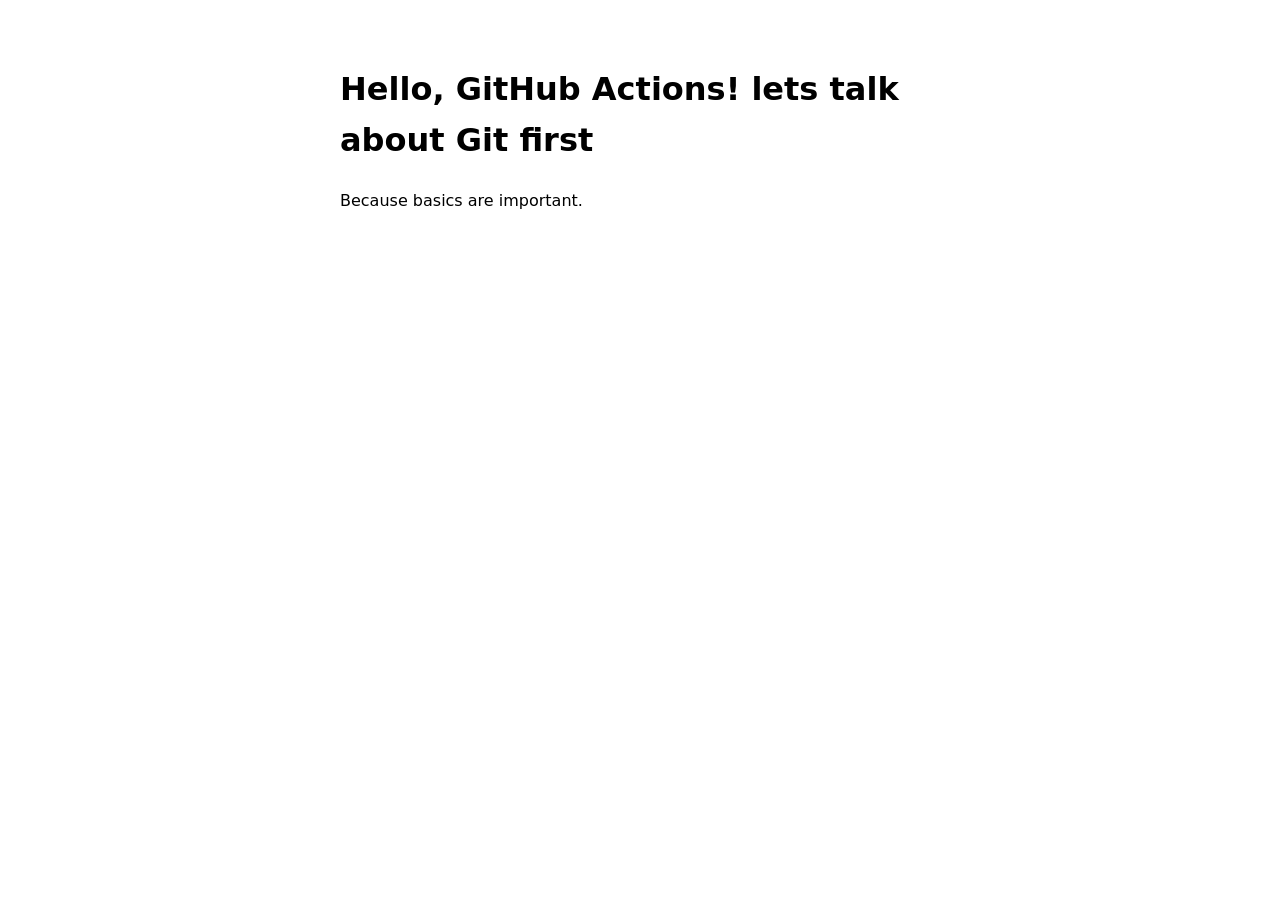
==== Basics/First Workflow/first.html @ 76494fce "first html and read md file added" ====
<!DOCTYPE html>
<html lang="en">
<head>
  <meta charset="UTF-8">
  <meta name="viewport" content="width=device-width, initial-scale=1.0">
  <title>Git,Github and Github Action crash course</title>
  <style>
    body {
      font-family: system-ui, sans-serif;
      max-width: 600px;
      margin: 4rem auto;
      padding: 0 1rem;
      line-height: 1.6;
    }
  </style>
</head>
<body>
  <h1>Hello, GitHub Actions! lets talk about Git first</h1>
  <p>Because basics are important.</p>
</body>
</html>
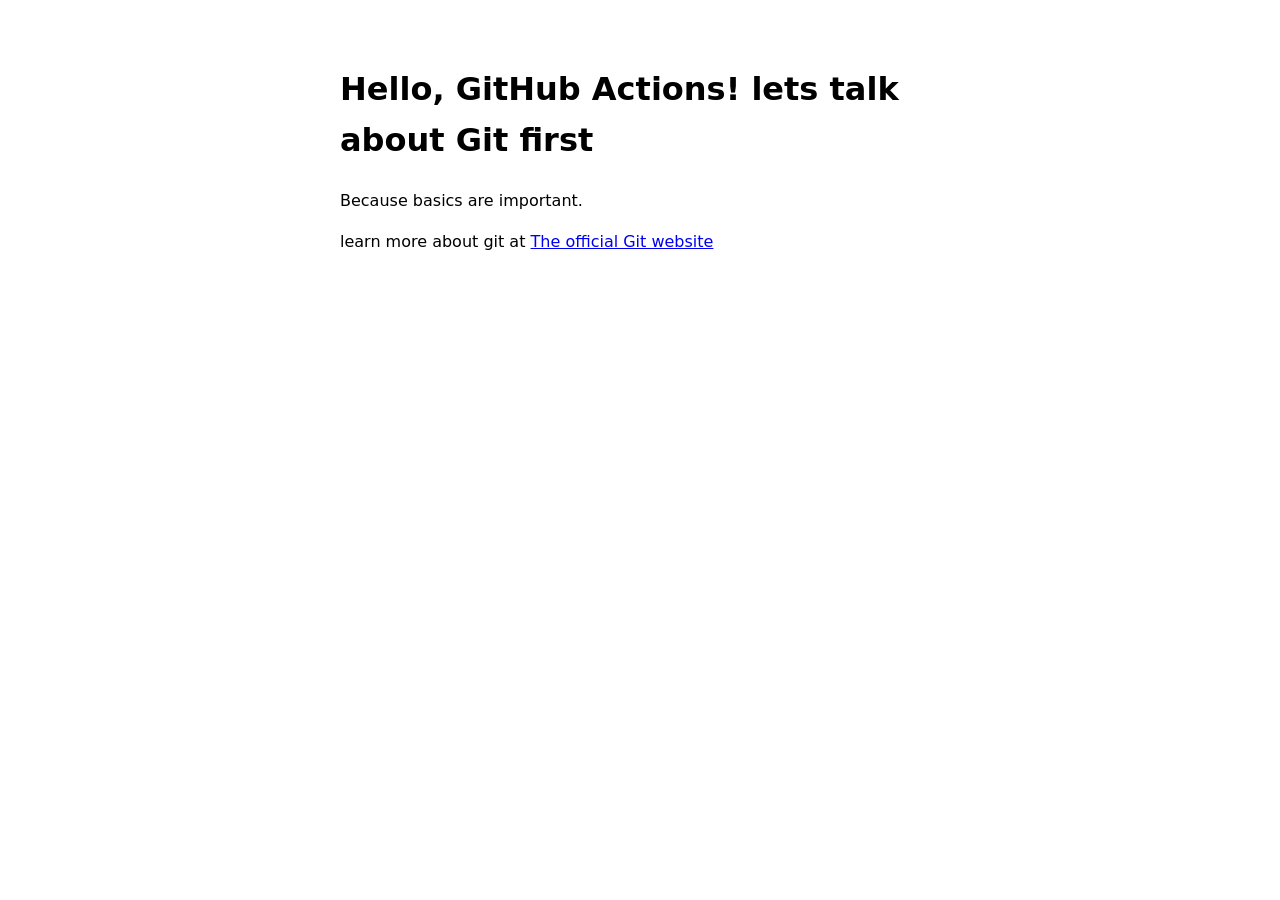
==== commit bcaebb8d: "added link to git doc" ====
--- a/Basics/First Workflow/first.html
+++ b/Basics/First Workflow/first.html
@@ -17,5 +17,6 @@
 <body>
   <h1>Hello, GitHub Actions! lets talk about Git first</h1>
   <p>Because basics are important.</p>
+  <p>learn more about git at <a href="https://git-scm.com/">The official Git website</a></p>
 </body>
 </html>
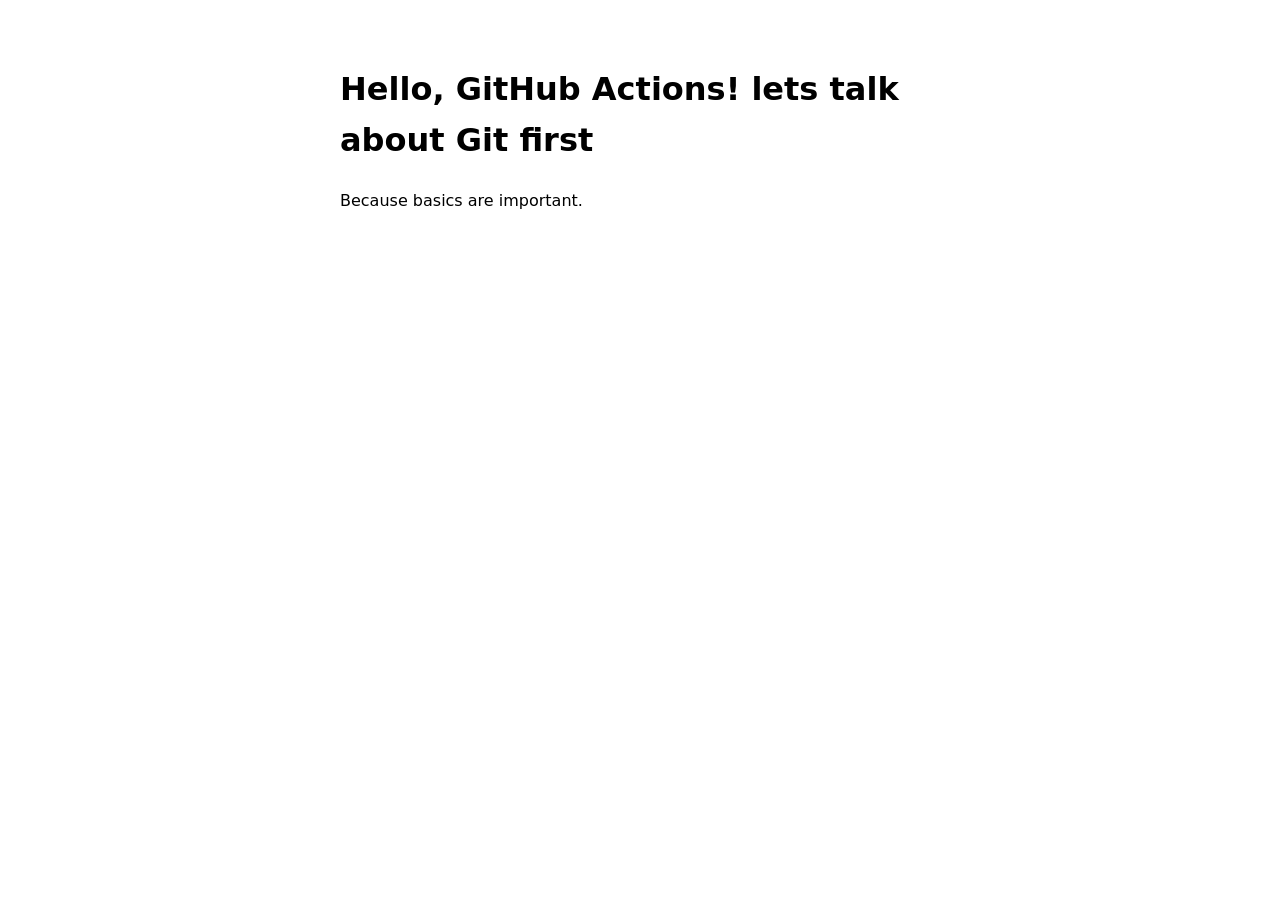
==== commit e904e1f3: "because i am adding new commit This reverts commit bcaebb8d85828b48830bc68dc151313de635994f." ====
--- a/Basics/First Workflow/first.html
+++ b/Basics/First Workflow/first.html
@@ -17,6 +17,5 @@
 <body>
   <h1>Hello, GitHub Actions! lets talk about Git first</h1>
   <p>Because basics are important.</p>
-  <p>learn more about git at <a href="https://git-scm.com/">The official Git website</a></p>
 </body>
 </html>
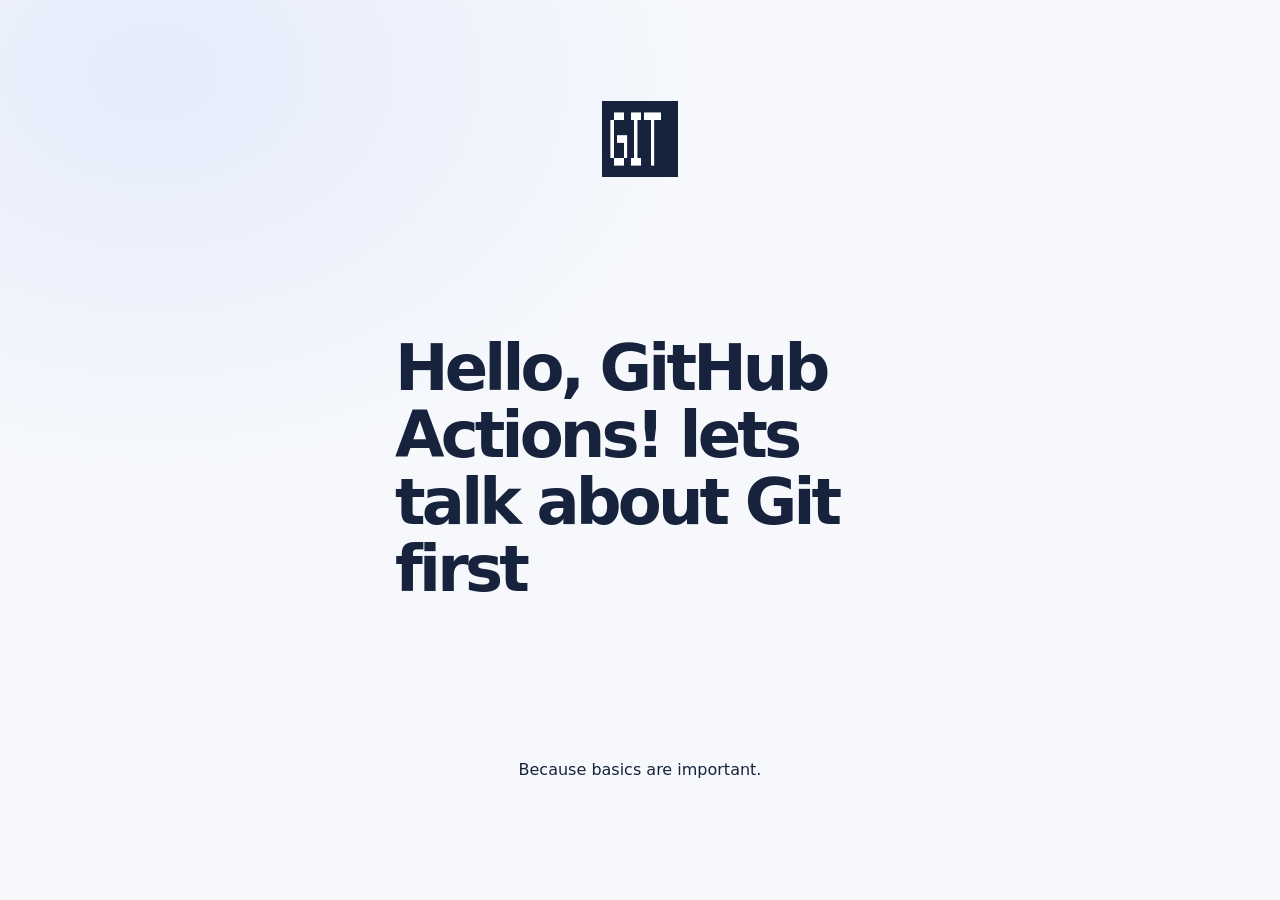
==== commit 5a340f7a: "add gitignore" ====
--- a/Basics/First Workflow/first.html
+++ b/Basics/First Workflow/first.html
@@ -4,17 +4,10 @@
   <meta charset="UTF-8">
   <meta name="viewport" content="width=device-width, initial-scale=1.0">
   <title>Git,Github and Github Action crash course</title>
-  <style>
-    body {
-      font-family: system-ui, sans-serif;
-      max-width: 600px;
-      margin: 4rem auto;
-      padding: 0 1rem;
-      line-height: 1.6;
-    }
-  </style>
+  <link rel="stylesheet" href="style.css">
 </head>
 <body>
+  <img class="logo" src="logo.png" alt="GIT">
   <h1>Hello, GitHub Actions! lets talk about Git first</h1>
   <p>Because basics are important.</p>
 </body>
--- a/Basics/First Workflow/style.css
+++ b/Basics/First Workflow/style.css
@@ -0,0 +1,70 @@
+* {
+  box-sizing: border-box;
+}
+
+body {
+  min-height: 100vh;
+  margin: 0;
+  padding: 2rem 1.25rem;
+  display: grid;
+  place-items: center;
+  background:
+    radial-gradient(ellipse at 12% 8%, rgba(87, 125, 255, 0.1), transparent 34rem),
+    #f6f8fc;
+  color: #17233c;
+  font-family: Inter, ui-sans-serif, system-ui, -apple-system, BlinkMacSystemFont, "Segoe UI", sans-serif;
+  line-height: 1.6;
+}
+
+.lesson-card {
+  width: min(100%, 620px);
+  padding: clamp(2rem, 7vw, 4.5rem);
+  border: 1px solid #e6eaf2;
+  border-radius: 24px;
+  background: #fff;
+  box-shadow: 0 24px 70px rgba(27, 45, 80, 0.1);
+}
+
+.logo {
+  display: block;
+  width: 76px;
+  height: 76px;
+  margin-bottom: 1.25rem;
+}
+
+.eyebrow {
+  margin: 0 0 0.75rem;
+  color: #536baf;
+  font-size: 0.75rem;
+  font-weight: 750;
+  letter-spacing: 0.16em;
+}
+
+h1 {
+  max-width: 11ch;
+  margin: 0;
+  font-size: clamp(2.5rem, 8vw, 4rem);
+  font-weight: 750;
+  letter-spacing: -0.06em;
+  line-height: 1.05;
+}
+
+.intro {
+  margin: 1.25rem 0 0;
+  color: #53627d;
+  font-size: clamp(1.125rem, 3vw, 1.35rem);
+}
+
+.divider {
+  width: 48px;
+  height: 4px;
+  margin: 2rem 0 1.25rem;
+  border-radius: 999px;
+  background: #f05033;
+}
+
+.note {
+  margin: 0;
+  color: #758198;
+  font-size: 0.95rem;
+}
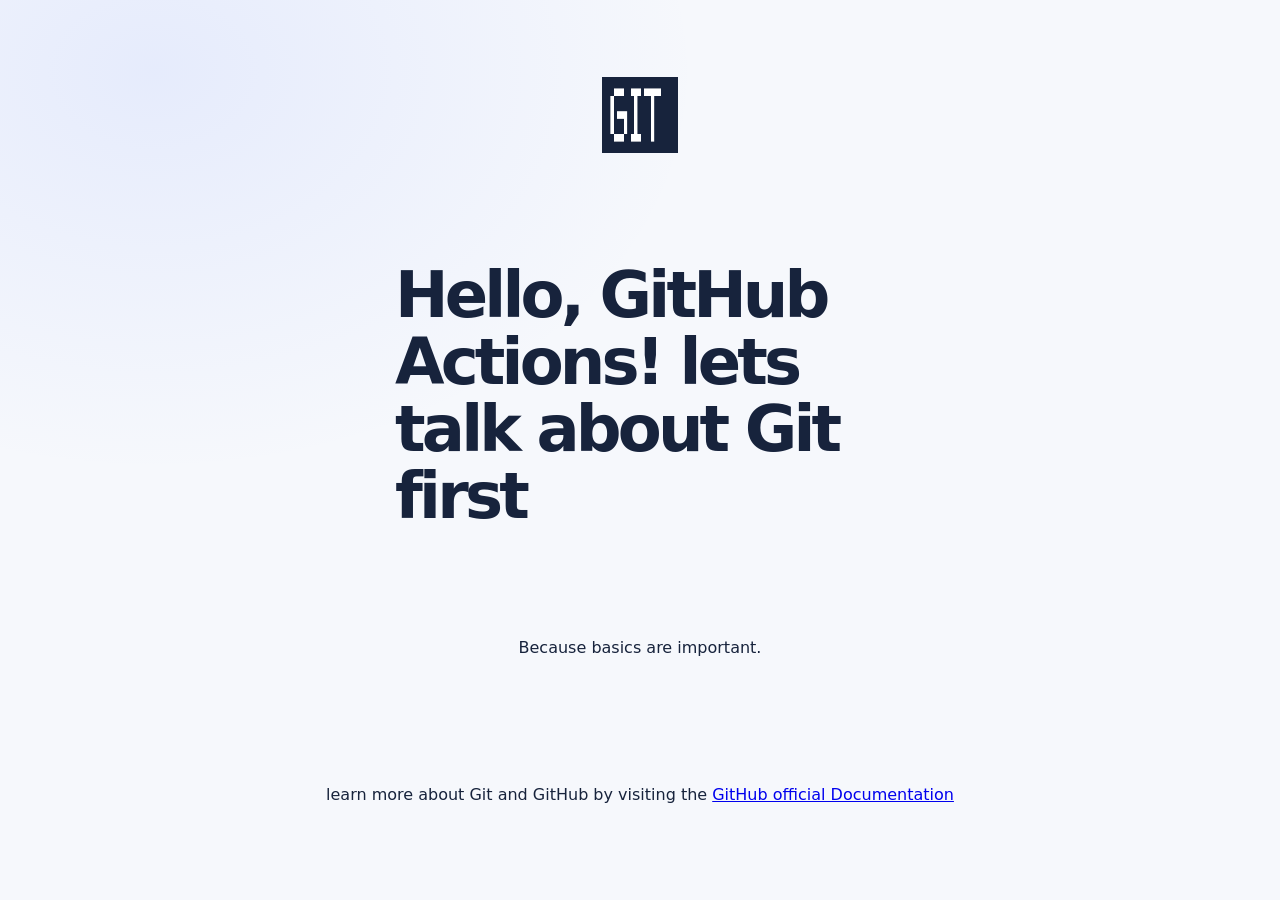
==== commit 9ebb9f16: "added section" ====
--- a/Basics/First Workflow/first.html
+++ b/Basics/First Workflow/first.html
@@ -1,14 +1,18 @@
 <!DOCTYPE html>
 <html lang="en">
 <head>
+  <img class="logo" src="logo.png" alt="GIT">
   <meta charset="UTF-8">
   <meta name="viewport" content="width=device-width, initial-scale=1.0">
   <title>Git,Github and Github Action crash course</title>
   <link rel="stylesheet" href="style.css">
 </head>
 <body>
-  <img class="logo" src="logo.png" alt="GIT">
   <h1>Hello, GitHub Actions! lets talk about Git first</h1>
   <p>Because basics are important.</p>
+  <p>
+    learn more about Git and GitHub by visiting the 
+    <a href="https://git-scm.com/book/en/v2">GitHub official Documentation</a>
+  </p>
 </body>
 </html>
